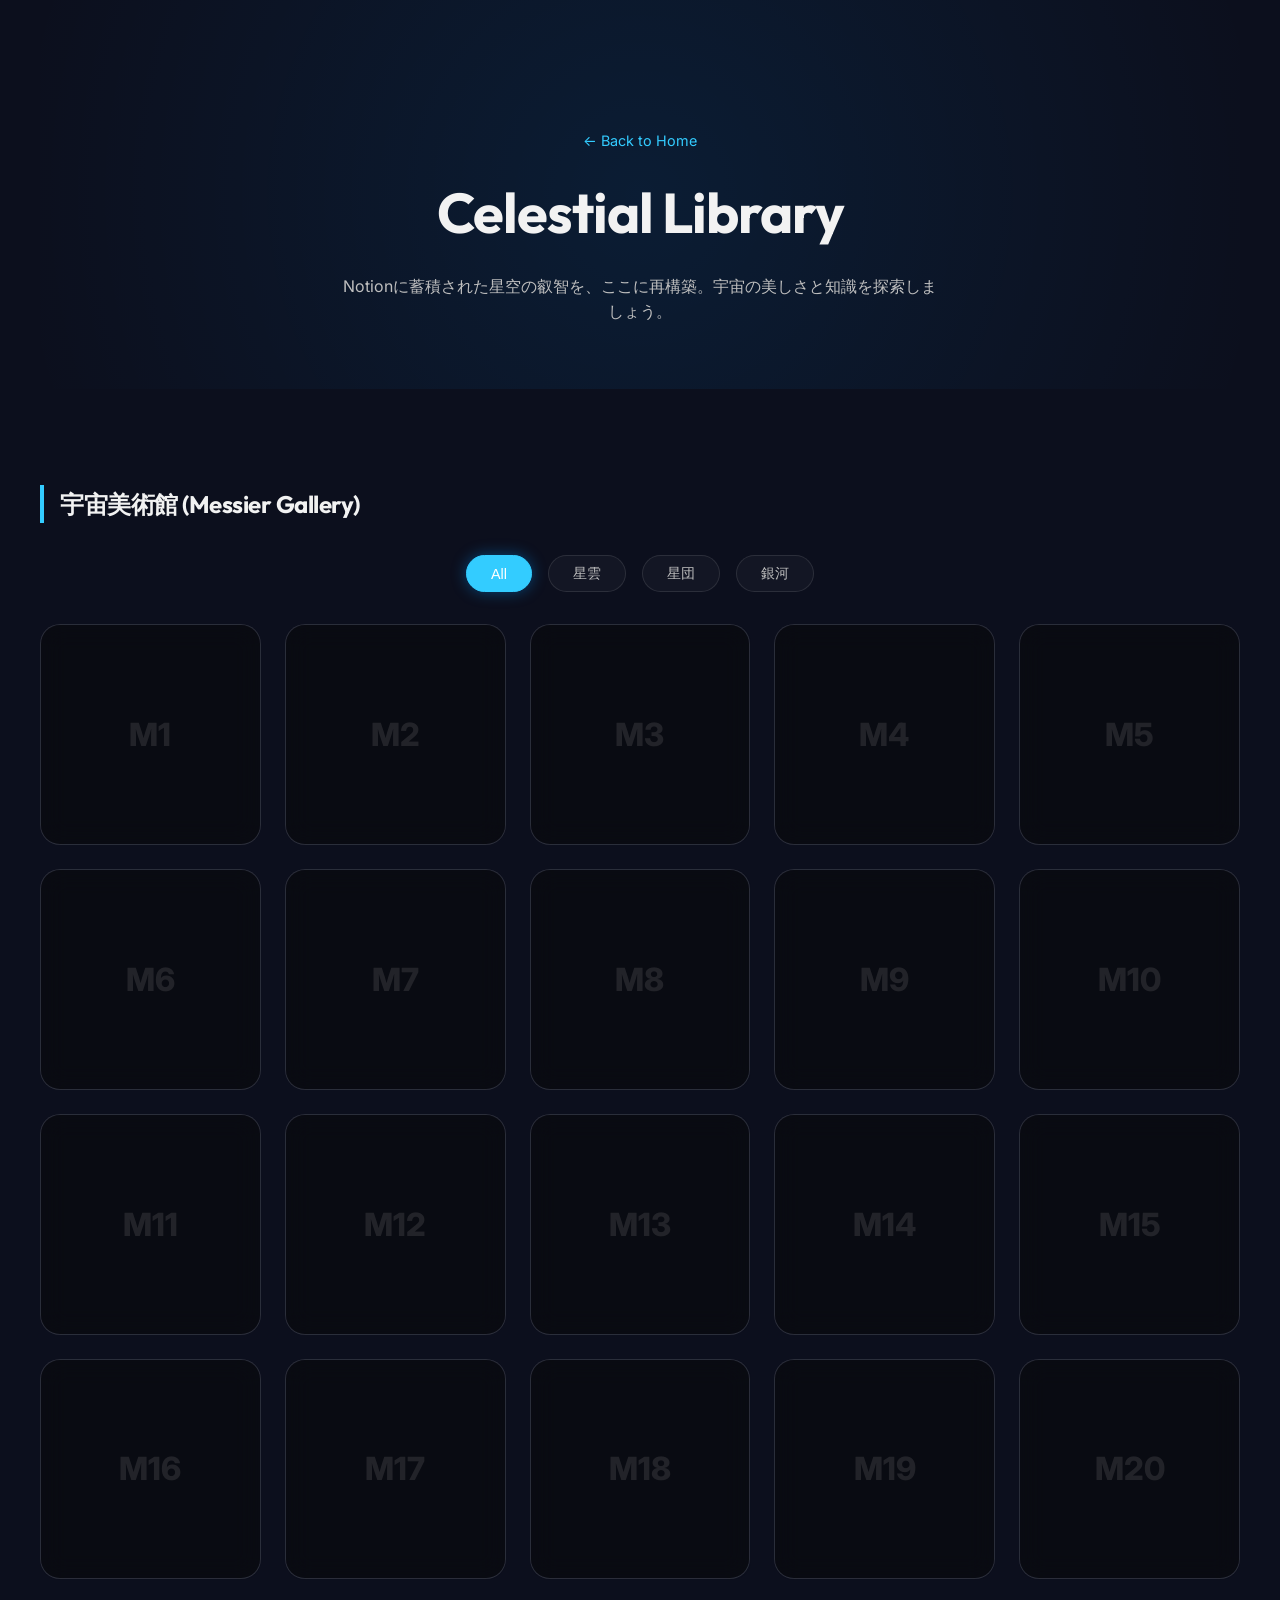
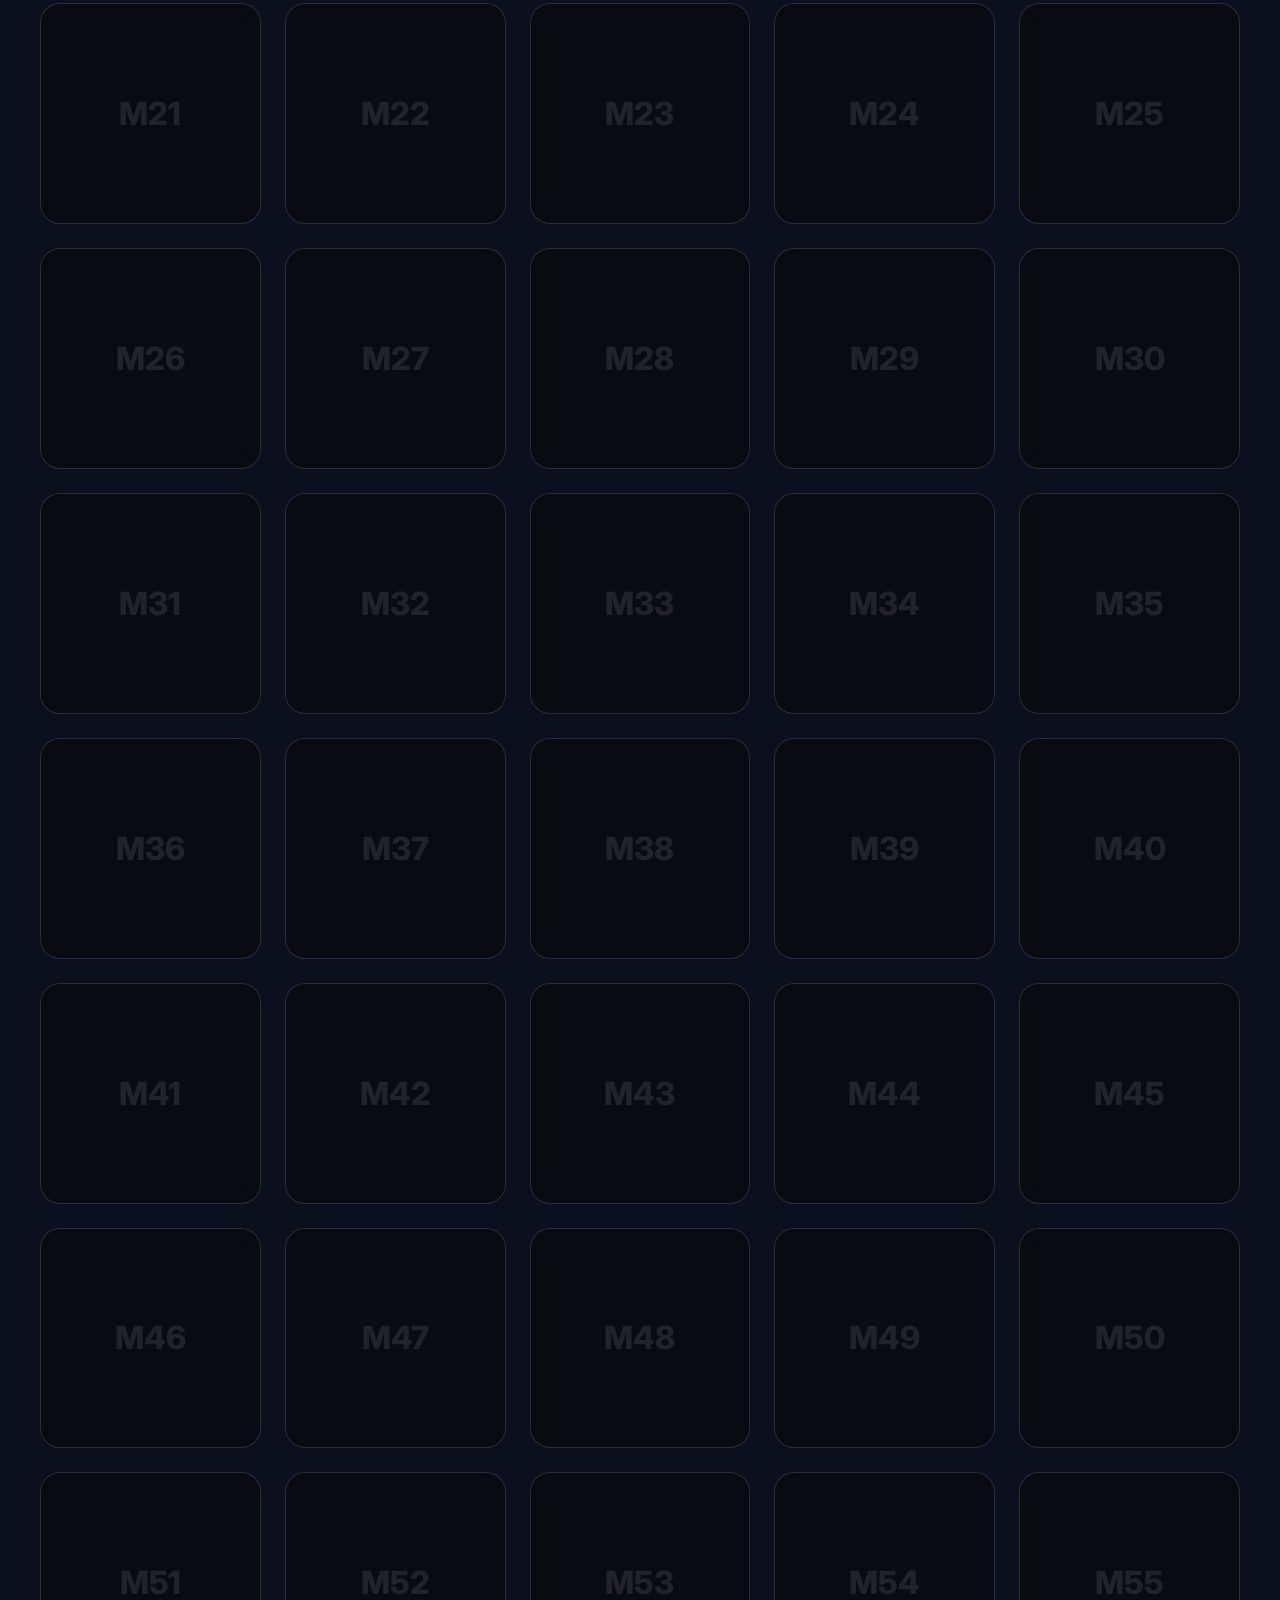
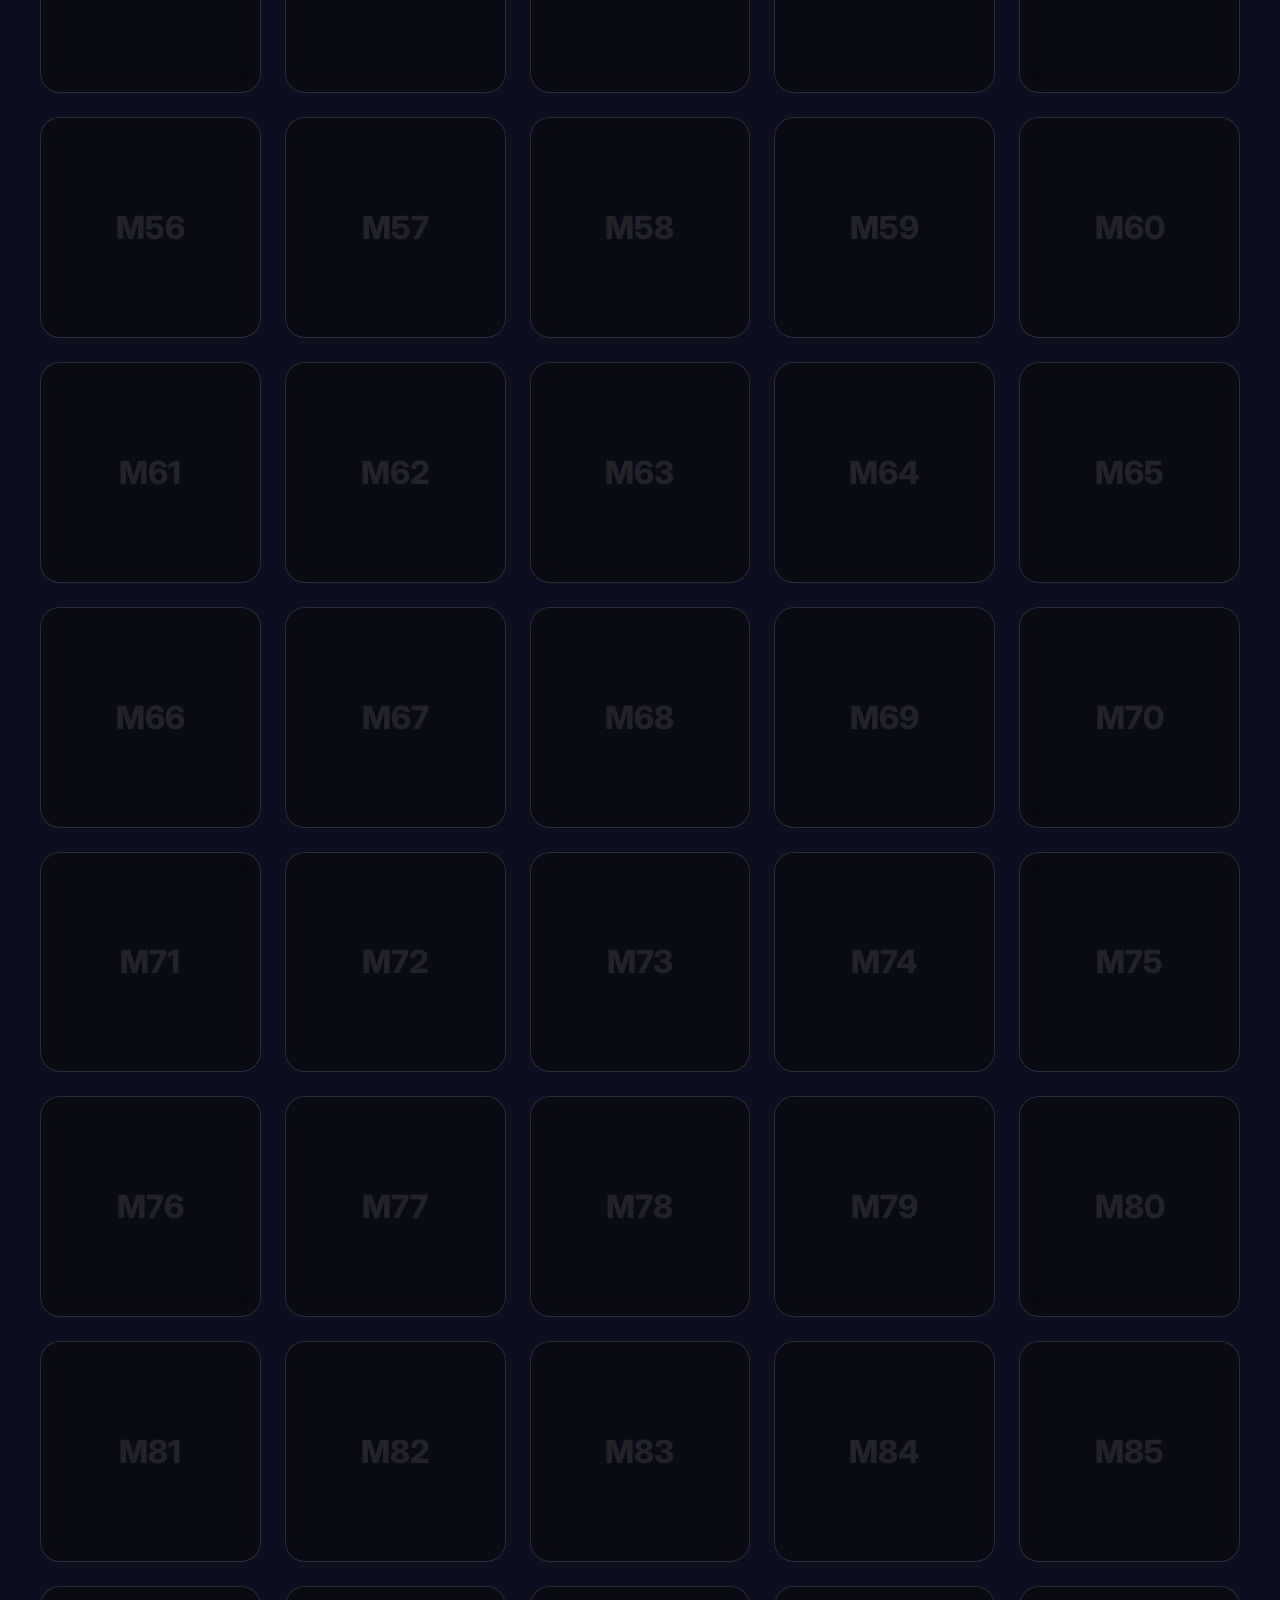
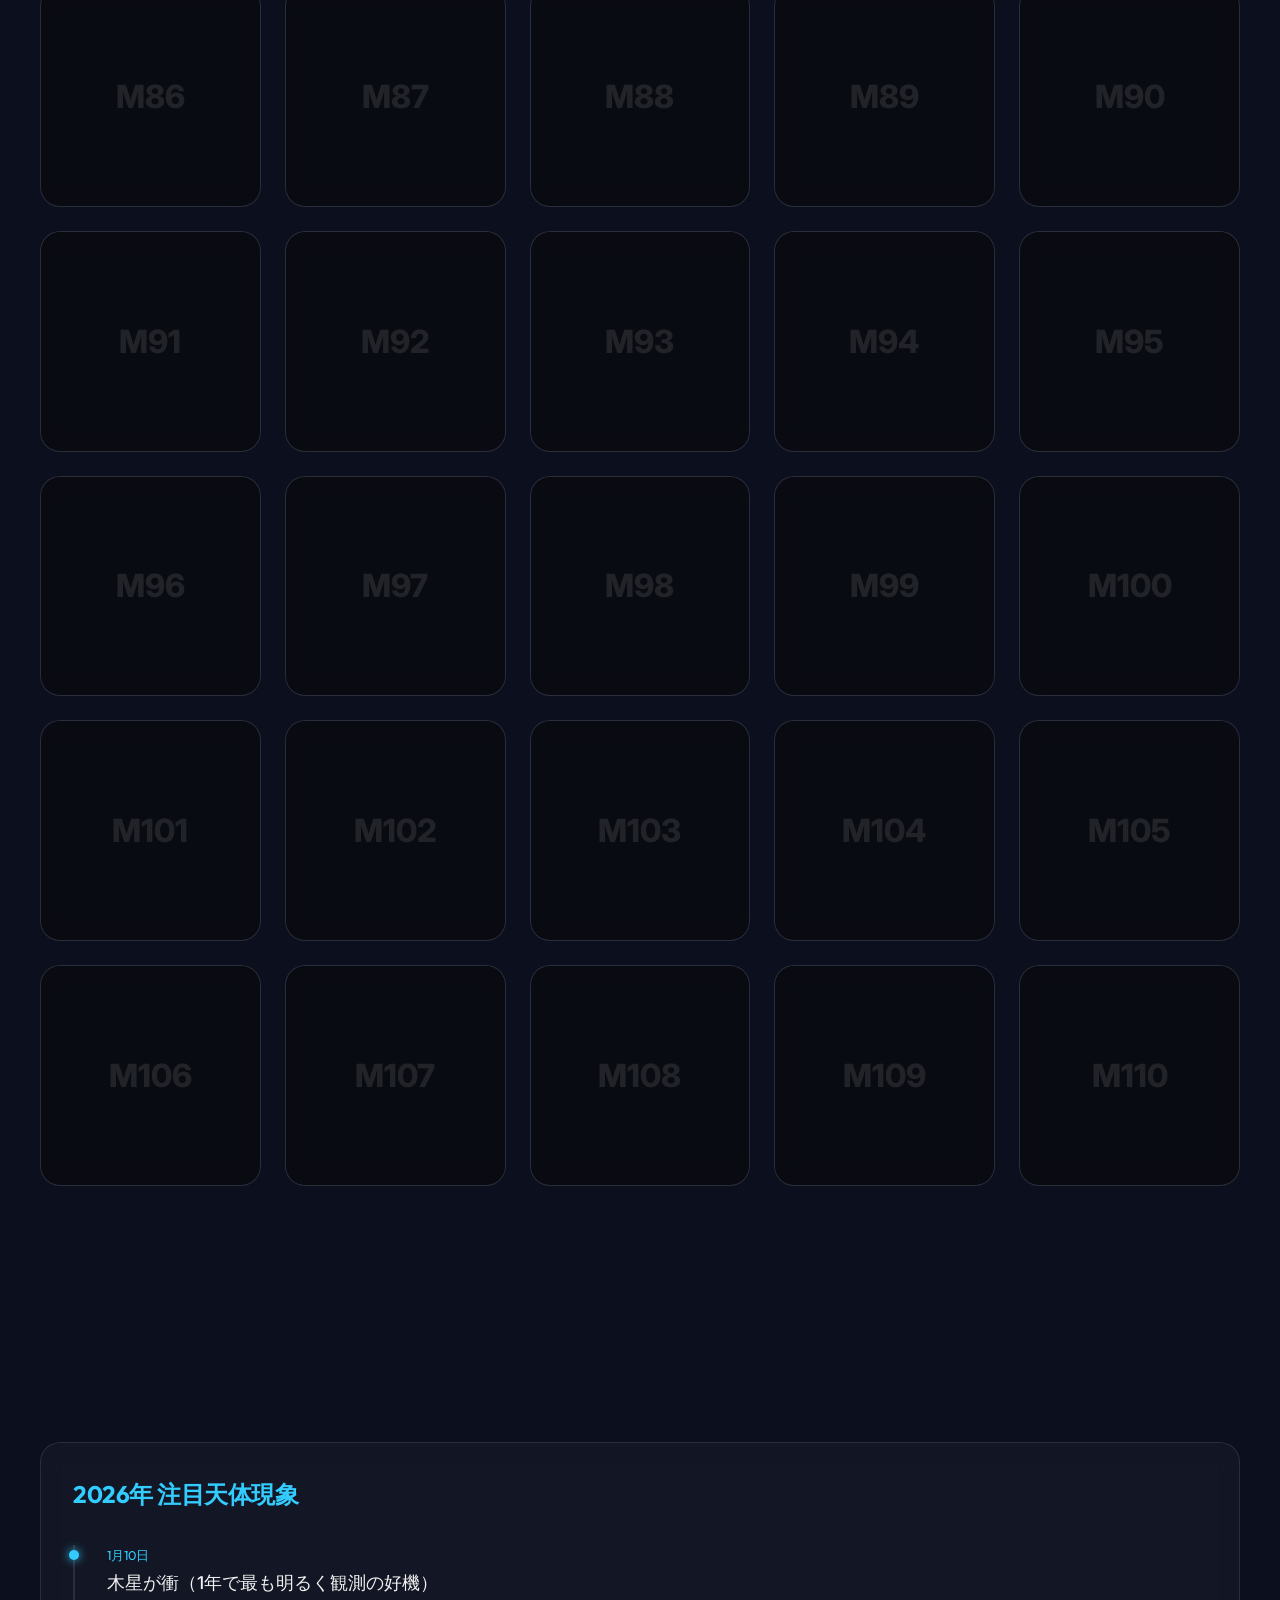
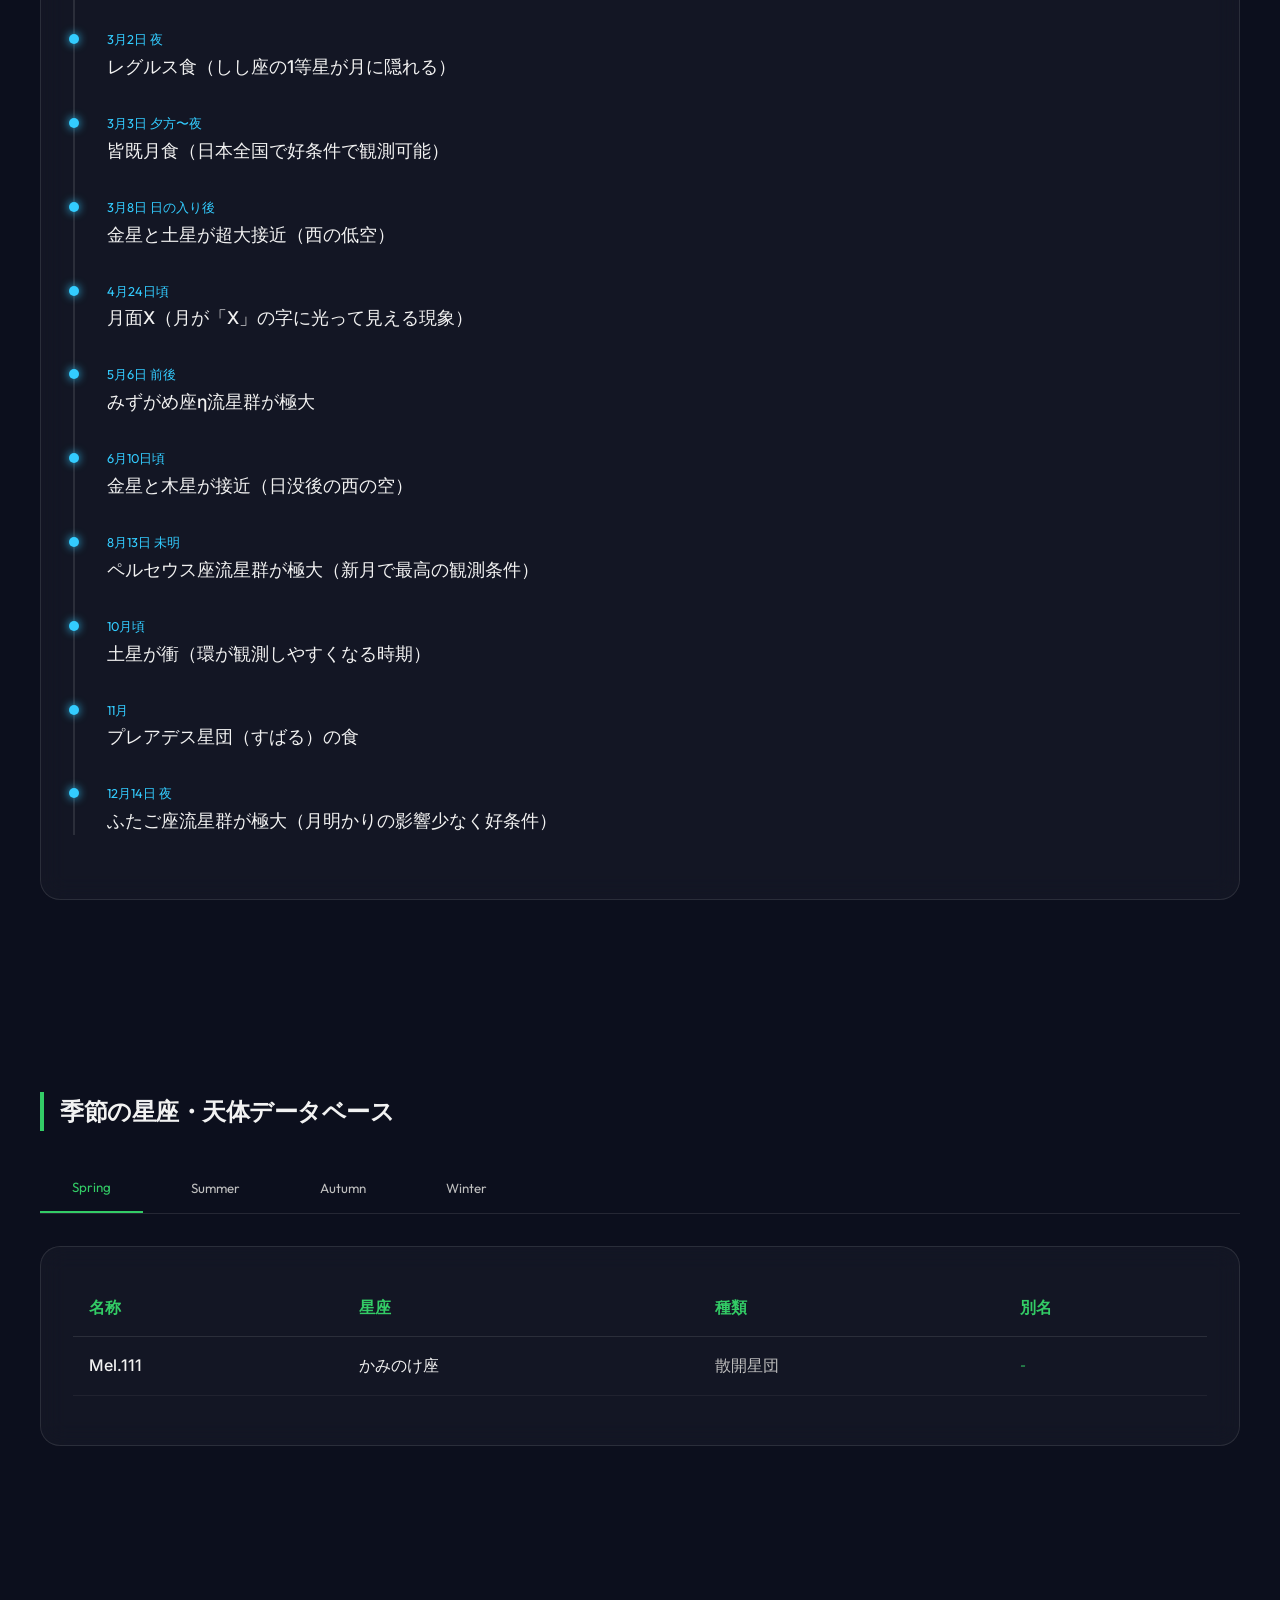
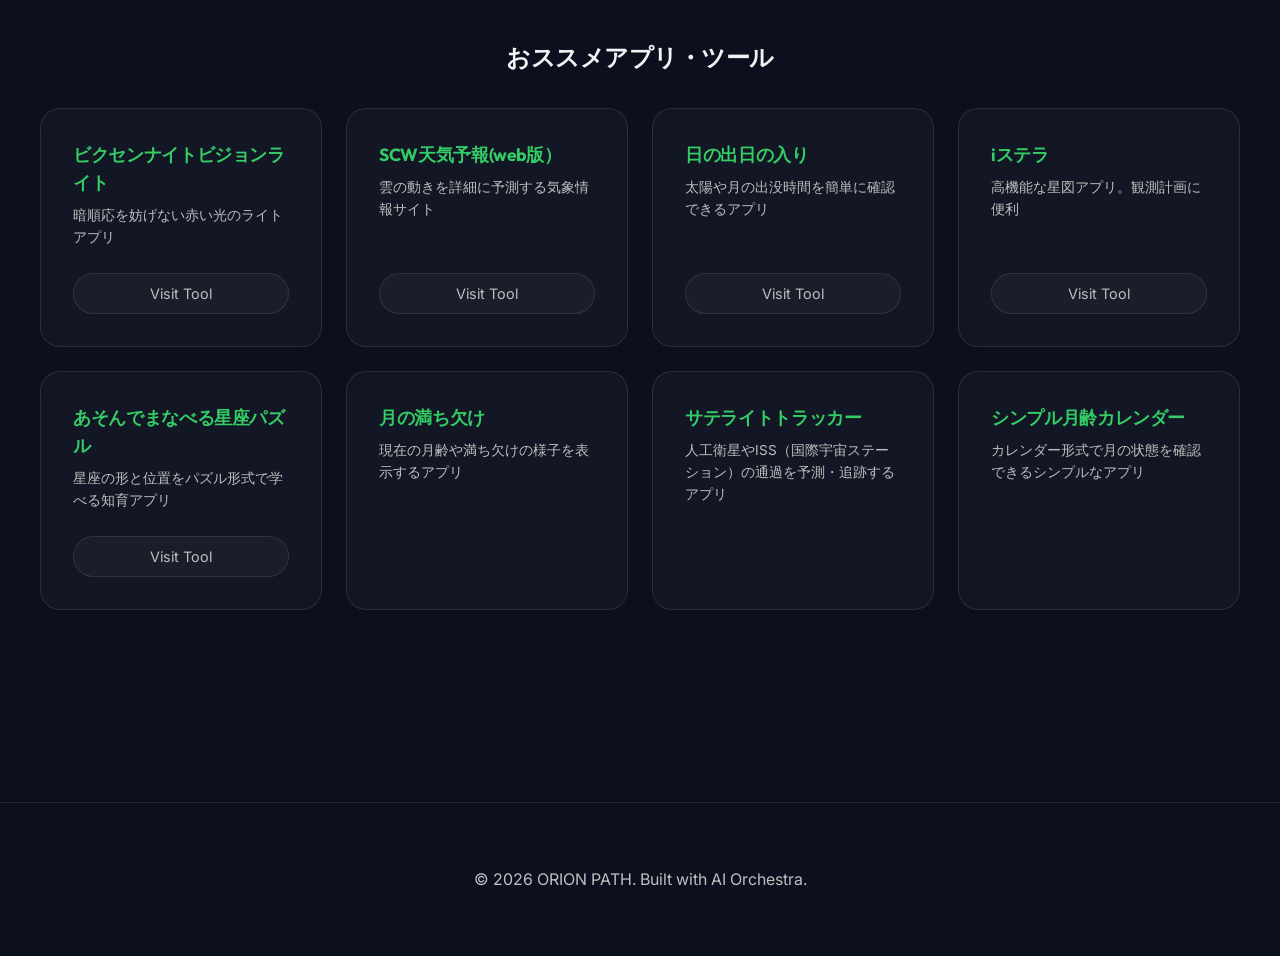
==== library.html @ 2a21c2c4 "fix: update dashboard data for 2026-03-25 and sync script regex" ====
<!DOCTYPE html>
<html lang="ja">
<head>
    <meta charset="UTF-8">
    <meta name="viewport" content="width=device-width, initial-scale=1.0">
    <title>Celestial Library | ORION PATH</title>
    <link rel="preconnect" href="https://fonts.googleapis.com">
    <link rel="preconnect" href="https://fonts.gstatic.com" crossorigin>
    <link href="https://fonts.googleapis.com/css2?family=Inter:wght@400;500;600&family=Outfit:wght@700;800&display=swap" rel="stylesheet">
    <link rel="stylesheet" href="src/style.css">
</head>
<body>
    <header class="library-hero container fade-in">
        <a href="index.html" style="color: var(--accent-blue); text-decoration: none; font-size: 0.9rem; margin-bottom: 1rem; display: inline-block;">← Back to Home</a>
        <h1 style="font-size: 3.5rem; margin-bottom: 1rem;">Celestial Library</h1>
        <p style="color: var(--text-secondary); max-width: 600px; margin: 0 auto;">Notionに蓄積された星空の叡智を、ここに再構築。宇宙の美しさと知識を探索しましょう。</p>
    </header>

    <!-- Messier Gallery -->
    <section class="container section">
        <h2 style="margin-bottom: 2rem; border-left: 4px solid var(--accent-blue); padding-left: 1rem;">宇宙美術館 (Messier Gallery)</h2>
        <div class="filter-bar">
            <button class="filter-btn active" data-filter="all">All</button>
            <button class="filter-btn" data-filter="星雲">星雲</button>
            <button class="filter-btn" data-filter="星団">星団</button>
            <button class="filter-btn" data-filter="銀河">銀河</button>
        </div>
        <div id="messier-gallery" class="gallery-grid">
            <!-- Dynamic Gallery Items -->
        </div>
    </section>

    <!-- 2026 Events -->
    <section class="container section">
        <div class="glass card">
            <h2 style="margin-bottom: 2rem; color: var(--accent-blue);">2026年 注目天体現象</h2>
            <div id="event-timeline" class="timeline">
                <!-- Dynamic Timeline Items -->
            </div>
        </div>
    </section>

    <!-- Seasonal Database -->
    <section class="container section">
        <h2 style="margin-bottom: 2rem; border-left: 4px solid var(--accent-green); padding-left: 1rem;">季節の星座・天体データベース</h2>
        <div class="tabs">
            <button class="tab-btn active" data-season="春">Spring</button>
            <button class="tab-btn" data-season="夏">Summer</button>
            <button class="tab-btn" data-season="秋">Autumn</button>
            <button class="tab-btn" data-season="冬">Winter</button>
        </div>
        <div id="seasonal-content" class="glass card" style="min-height: 200px;">
            <table style="width: 100%; border-collapse: collapse; text-align: left;">
                <thead>
                    <tr style="border-bottom: 1px solid var(--glass-border); color: var(--accent-green);">
                        <th style="padding: 1rem;">名称</th>
                        <th style="padding: 1rem;">星座</th>
                        <th style="padding: 1rem;">種類</th>
                        <th style="padding: 1rem;">別名</th>
                    </tr>
                </thead>
                <tbody id="seasonal-tbody">
                    <!-- Dynamic Table Rows -->
                </tbody>
            </table>
        </div>
    </section>

    <!-- Recommended Apps -->
    <section class="container section" style="margin-bottom: 6rem;">
        <h2 style="margin-bottom: 2rem; text-align: center;">おススメアプリ・ツール</h2>
        <div id="app-grid" class="app-grid">
            <!-- Dynamic App Cards -->
        </div>
    </section>

    <footer style="text-align: center; padding: 4rem 0; color: var(--text-secondary); border-top: 1px solid var(--glass-border);">
        <p>&copy; 2026 ORION PATH. Built with AI Orchestra.</p>
    </footer>

    <script src="src/library.js"></script>
</body>
</html>
---- src/style.css ----
:root {
  --bg-deep: hsl(230, 40%, 8%);
  --bg-card: rgba(20, 25, 40, 0.6);
  --accent-blue: hsl(195, 100%, 60%);
  --accent-green: hsl(140, 60%, 50%);
  --text-primary: hsl(0, 0%, 95%);
  --text-secondary: hsl(0, 0%, 75%);
  --glass: rgba(255, 255, 255, 0.03);
  --glass-border: rgba(255, 255, 255, 0.1);
  --shadow-glow: 0 0 20px rgba(0, 150, 255, 0.2);
  --font-main: 'Outfit', sans-serif;
  --font-body: 'Inter', sans-serif;
}

* {
  margin: 0;
  padding: 0;
  box-sizing: border-box;
}

body {
  background-color: var(--bg-deep);
  color: var(--text-primary);
  font-family: var(--font-body);
  line-height: 1.6;
  overflow-x: hidden;
}

h1, h2, h3 {
  font-family: var(--font-main);
  letter-spacing: -0.02em;
}

/* Glassmorphism Utility */
.glass {
  background: var(--glass);
  backdrop-filter: blur(12px);
  -webkit-backdrop-filter: blur(12px);
  border: 1px solid var(--glass-border);
  border-radius: 20px;
}

/* Layout */
.container {
  max-width: 1200px;
  margin: 0 auto;
  padding: 0 2rem;
}

/* Hero Section */
.hero {
  position: relative;
  min-height: 100vh;
  display: flex;
  align-items: center;
  justify-content: center;
  background: radial-gradient(circle at top right, rgba(0, 110, 255, 0.1), transparent),
              radial-gradient(circle at bottom left, rgba(0, 255, 120, 0.05), transparent);
  overflow: hidden;
}

.hero-bg {
  position: absolute;
  top: 0;
  left: 0;
  width: 100%;
  height: 100%;
  background: url('../public/hero_rocket_starry_sky.png') center/cover no-repeat;
  opacity: 0.6;
  z-index: -1;
  filter: saturate(1.2) brightness(0.8);
}

.hero-content {
  text-align: center;
  max-width: 800px;
  z-index: 1;
}

.hero h1 {
  font-size: clamp(3rem, 8vw, 5rem);
  font-weight: 800;
  background: linear-gradient(135deg, #fff, var(--accent-blue));
  -webkit-background-clip: text;
  background-clip: text;
  -webkit-text-fill-color: transparent;
  margin-bottom: 1rem;
}

.hero p {
  font-size: 1.25rem;
  color: var(--text-secondary);
  margin-bottom: 2rem;
}

/* Dashboard Section */
.section {
  padding: 6rem 0;
}

.grid {
  display: grid;
  grid-template-columns: repeat(auto-fit, minmax(300px, 1fr));
  gap: 2rem;
}

.card {
  padding: 2rem;
  transition: transform 0.3s ease, box-shadow 0.3s ease;
}

.card:hover {
  transform: translateY(-10px);
  box-shadow: var(--shadow-glow);
}

/* Animations */
@keyframes fadeIn {
  from { opacity: 0; transform: translateY(20px); }
  to { opacity: 1; transform: translateY(0); }
}


.note-item:hover {
  background: rgba(255, 255, 255, 0.03);
  padding-left: 0.5rem !important;
  color: var(--accent-blue) !important;
}

.note-item:hover span {
  opacity: 1 !important;
}

/* Report Content Styles */
.report-content {
    background: rgba(0, 0, 0, 0.2);
    border-radius: 12px;
    padding: 1.5rem;
    border: 1px solid rgba(255, 255, 255, 0.05);
}

.report-content table {
    margin-top: 1rem;
    border-radius: 8px;
    overflow: hidden;
}

.report-content th, .report-content td {
    border-bottom: 1px solid rgba(255, 255, 255, 0.1);
}

.report-content h4:first-child {
    margin-top: 0 !important;
}

@media (max-width: 768px) {
    .card {
        grid-column: span 1 !important;
    }
}
/* Library Specific Styles */
.library-hero {
    padding: 8rem 0 4rem;
    text-align: center;
    background: radial-gradient(circle at center, rgba(0, 150, 255, 0.1), transparent);
}

.filter-bar {
    display: flex;
    gap: 1rem;
    margin-bottom: 2rem;
    flex-wrap: wrap;
    justify-content: center;
}

.filter-btn {
    padding: 0.5rem 1.5rem;
    border-radius: 30px;
    background: var(--glass);
    border: 1px solid var(--glass-border);
    color: var(--text-secondary);
    cursor: pointer;
    transition: all 0.3s ease;
    font-size: 0.9rem;
}

.filter-btn.active, .filter-btn:hover {
    background: var(--accent-blue);
    color: #fff;
    border-color: var(--accent-blue);
    box-shadow: 0 0 15px rgba(0, 150, 255, 0.4);
}

.gallery-grid {
    display: grid;
    grid-template-columns: repeat(auto-fill, minmax(200px, 1fr));
    gap: 1.5rem;
    margin-bottom: 4rem;
}

.celestial-card {
    position: relative;
    aspect-ratio: 1;
    overflow: hidden;
    cursor: pointer;
}

.celestial-card img {
    width: 100%;
    height: 100%;
    object-fit: cover;
    transition: transform 0.5s ease;
}

.celestial-card:hover img {
    transform: scale(1.1);
}

.celestial-info {
    position: absolute;
    bottom: 0;
    left: 0;
    width: 100%;
    padding: 1rem;
    background: linear-gradient(transparent, rgba(0,0,0,0.8));
    transform: translateY(100%);
    transition: transform 0.3s ease;
}

.celestial-card:hover .celestial-info {
    transform: translateY(0);
}

/* Timeline */
.timeline {
    position: relative;
    padding-left: 2rem;
    border-left: 2px solid var(--glass-border);
    margin: 2rem 0;
}

.timeline-item {
    position: relative;
    margin-bottom: 2rem;
}

.timeline-item::before {
    content: '';
    position: absolute;
    left: calc(-2rem - 6px);
    top: 5px;
    width: 10px;
    height: 10px;
    border-radius: 50%;
    background: var(--accent-blue);
    box-shadow: 0 0 10px var(--accent-blue);
}

/* Tabs */
.tabs {
    display: flex;
    gap: 1rem;
    border-bottom: 1px solid var(--glass-border);
    margin-bottom: 2rem;
}

.tab-btn {
    padding: 1rem 2rem;
    background: none;
    border: none;
    color: var(--text-secondary);
    cursor: pointer;
    font-family: var(--font-main);
    transition: all 0.3s ease;
}

.tab-btn.active {
    color: var(--accent-green);
    border-bottom: 2px solid var(--accent-green);
}

/* App Grid */
.app-grid {
    display: grid;
    grid-template-columns: repeat(auto-fit, minmax(250px, 1fr));
    gap: 1.5rem;
}

.app-card {
    display: flex;
    flex-direction: column;
    height: 100%;
}

.app-card a {
    margin-top: auto;
    text-align: center;
    text-decoration: none;
}
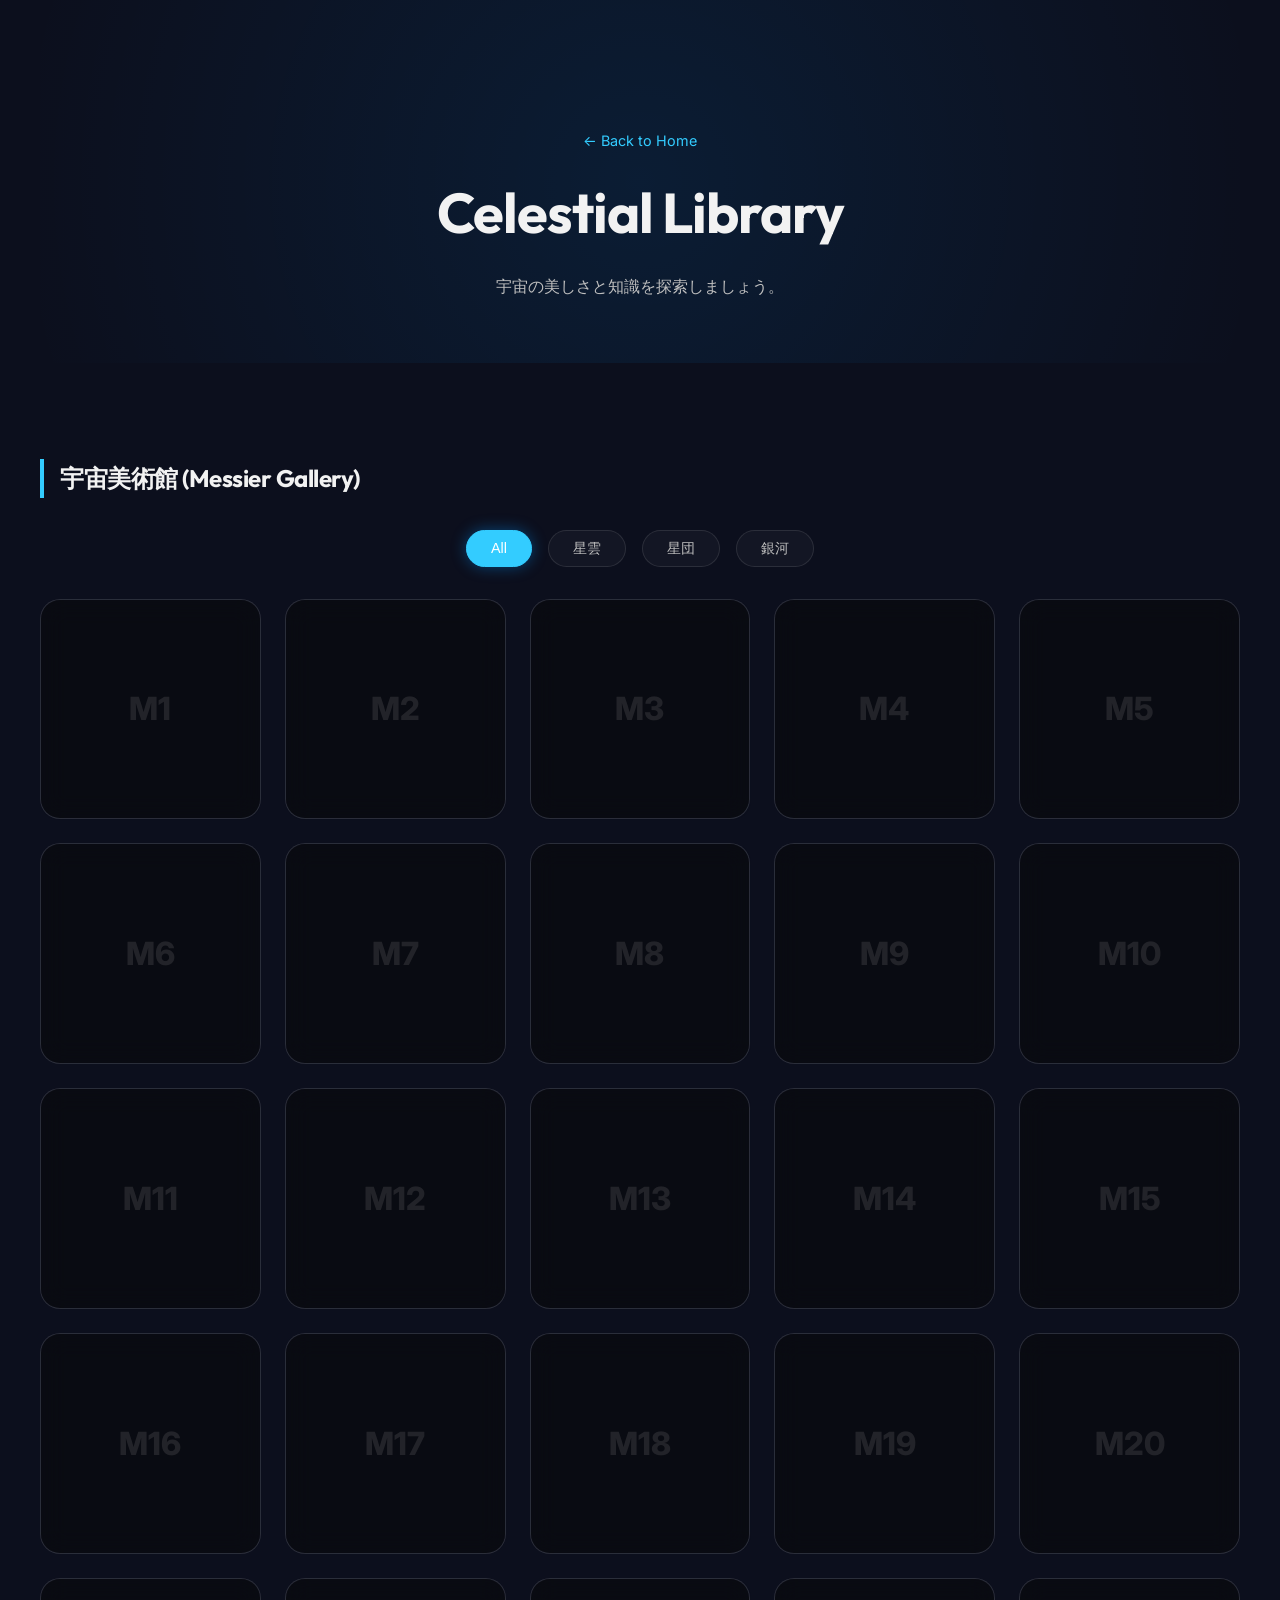
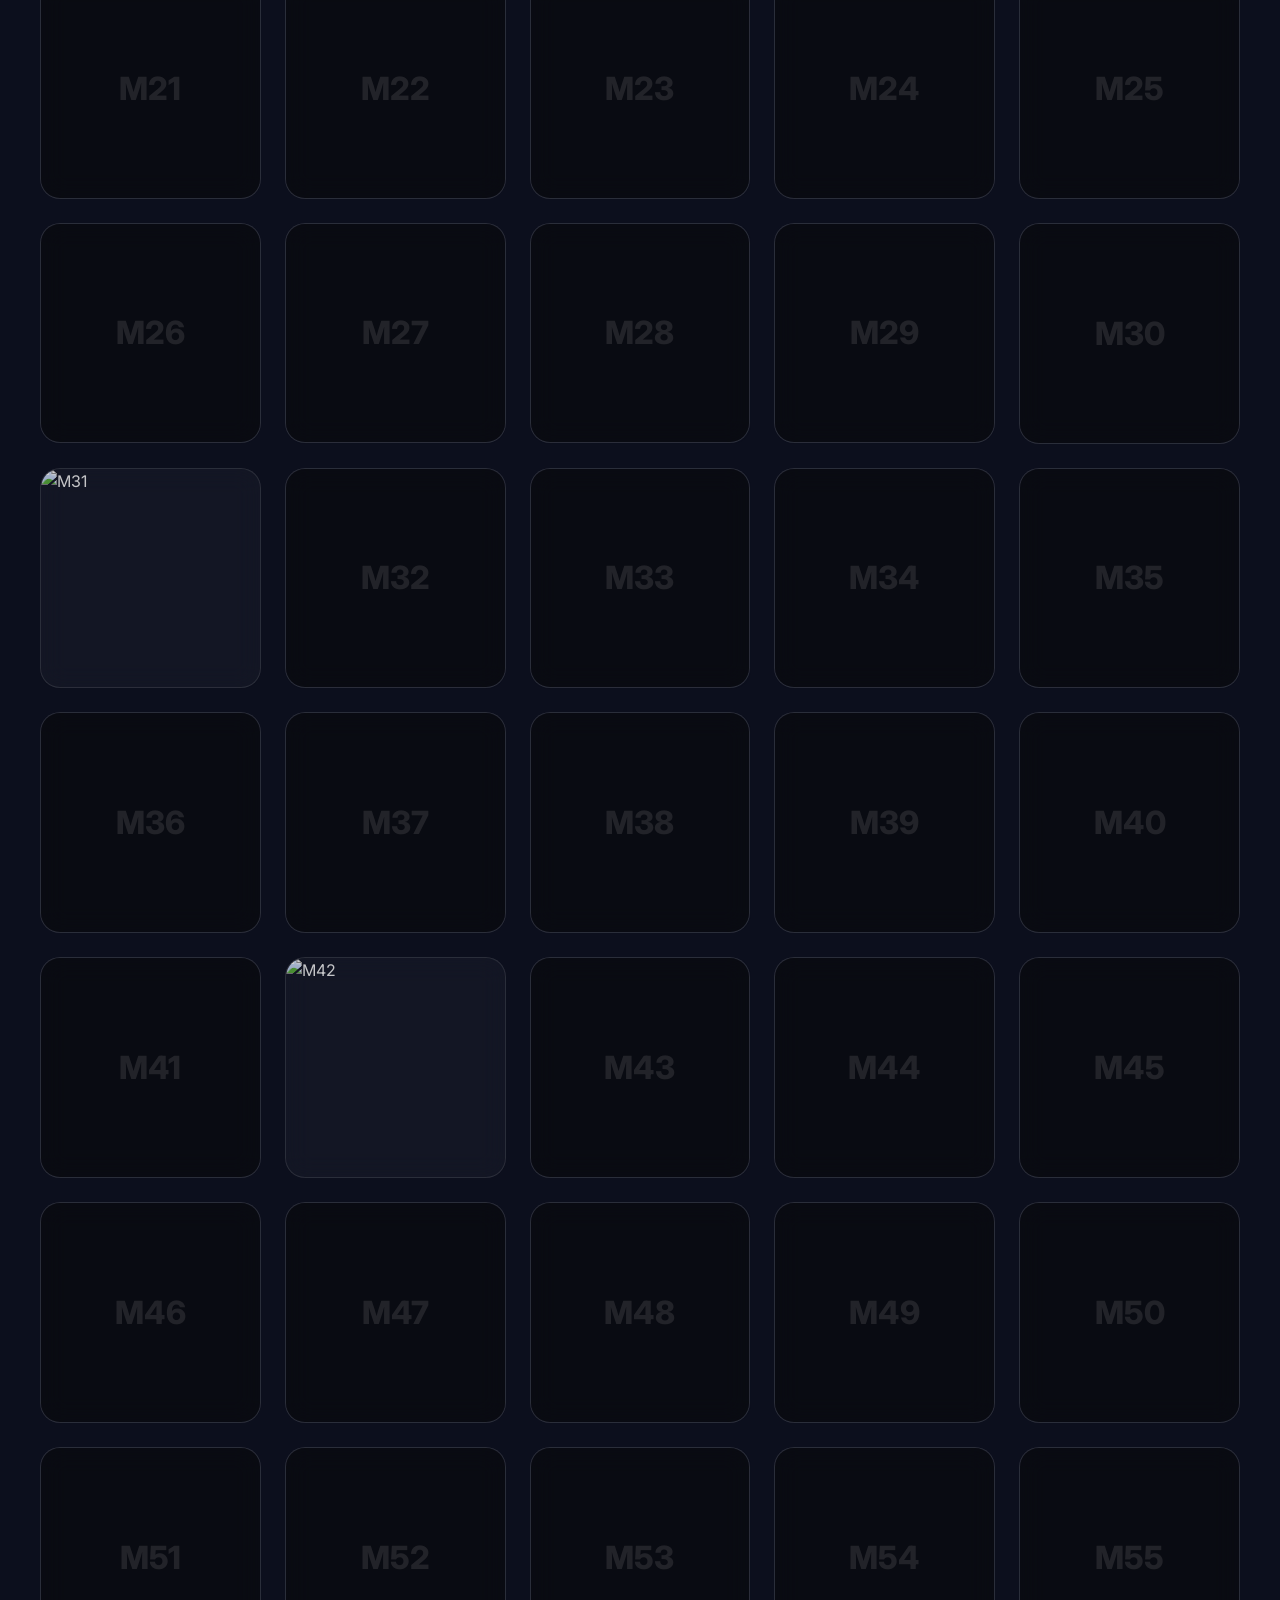
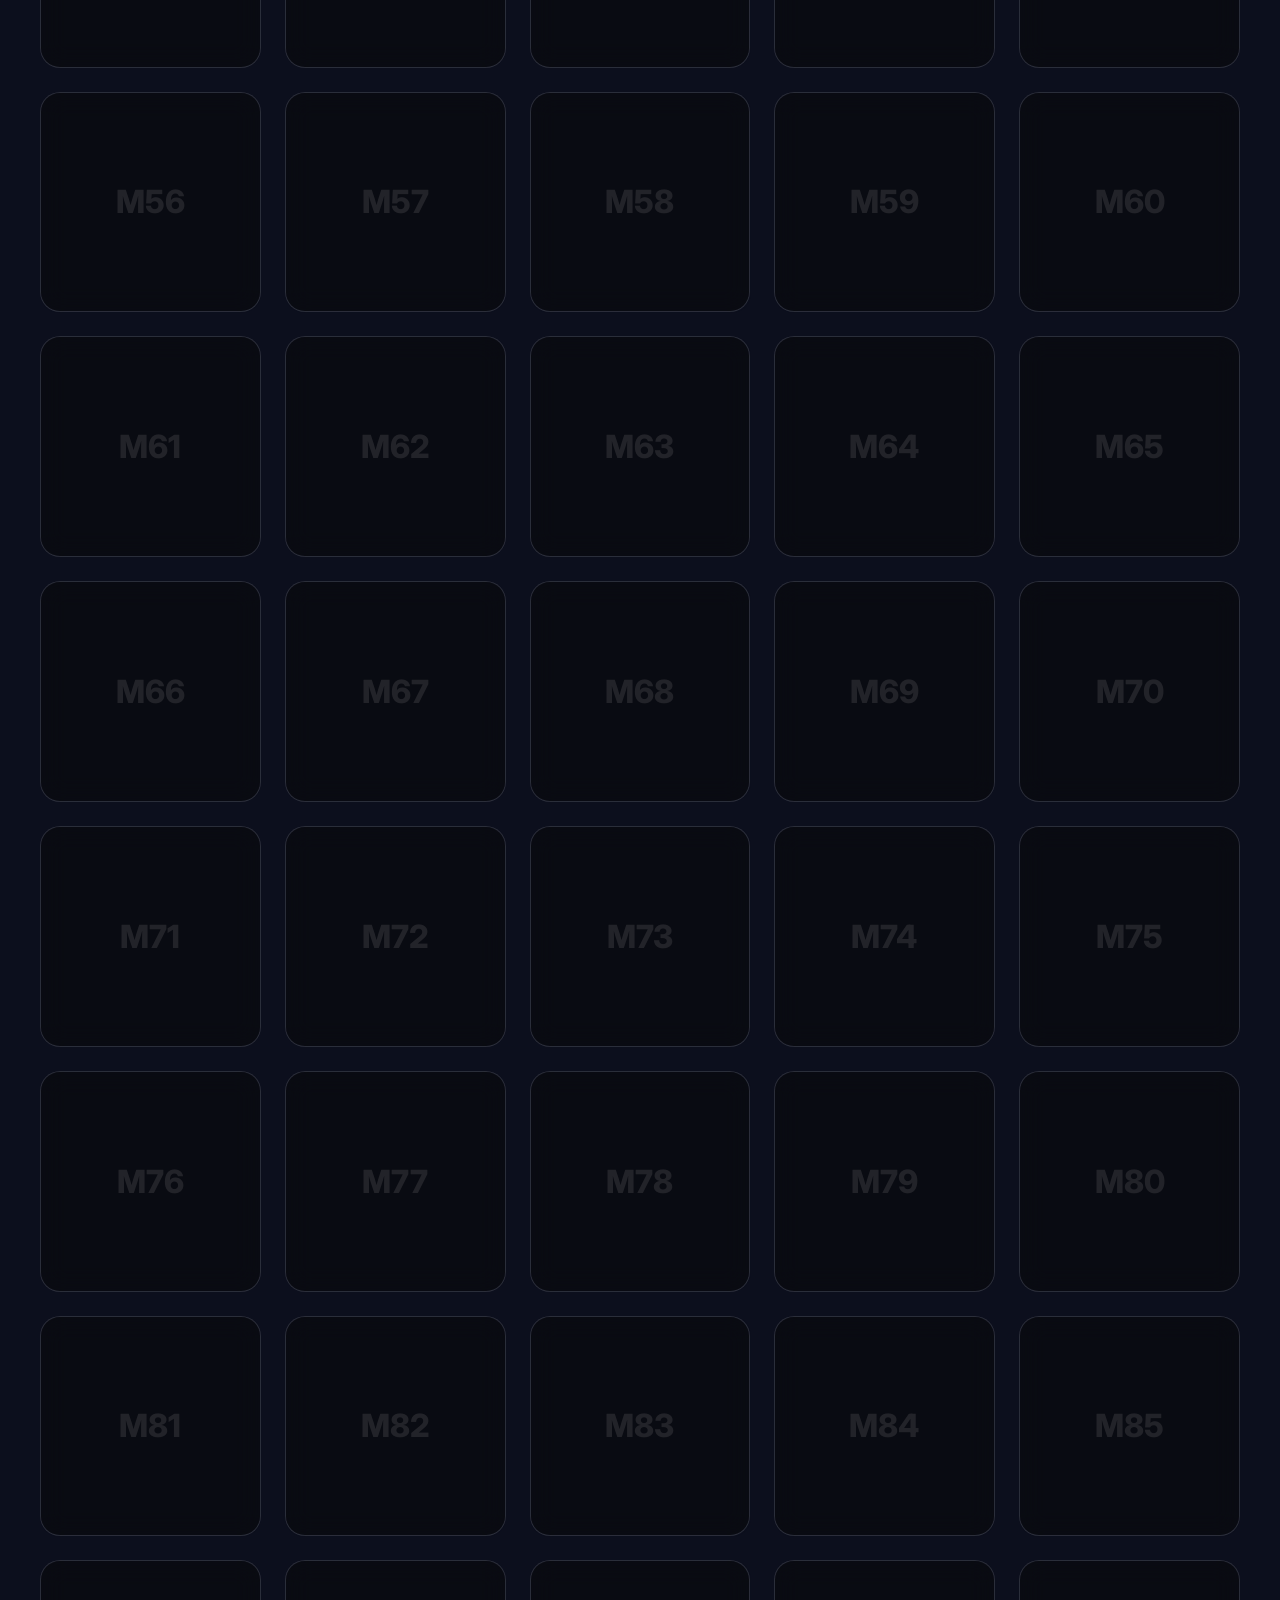
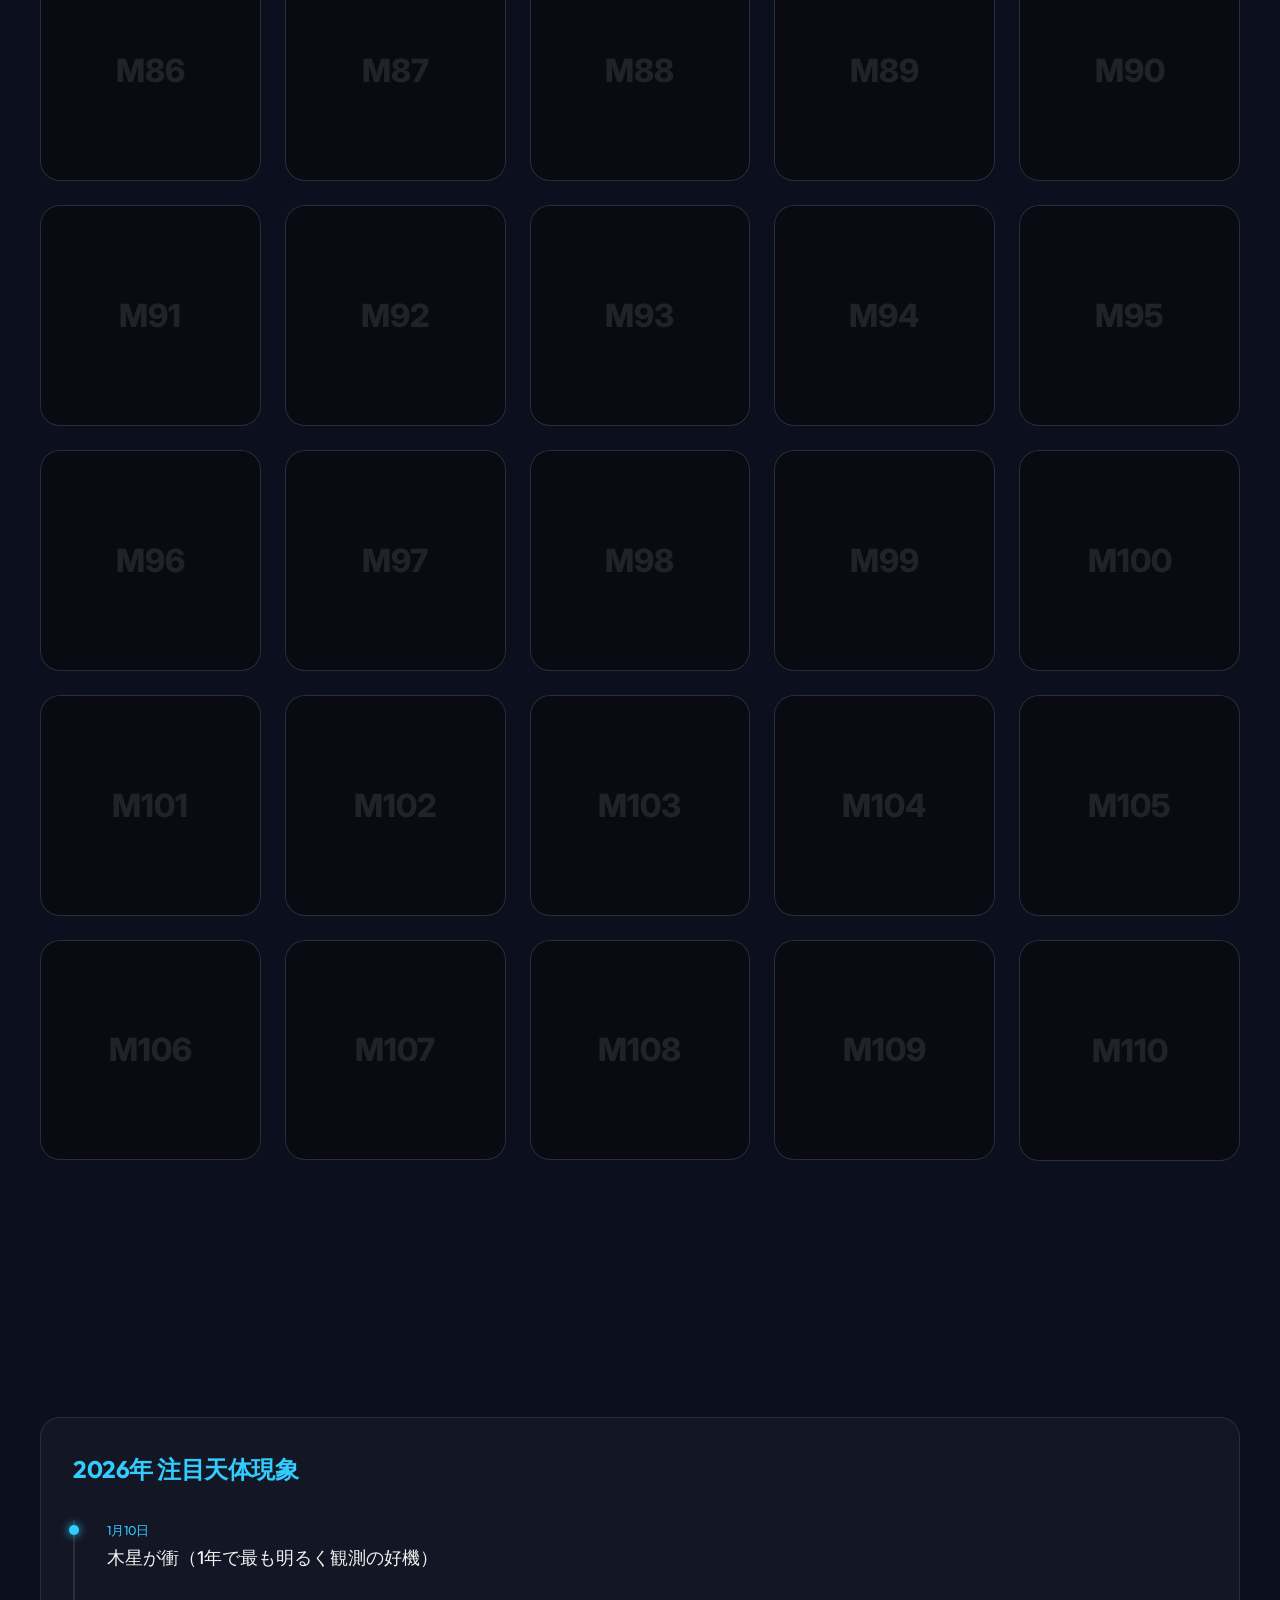
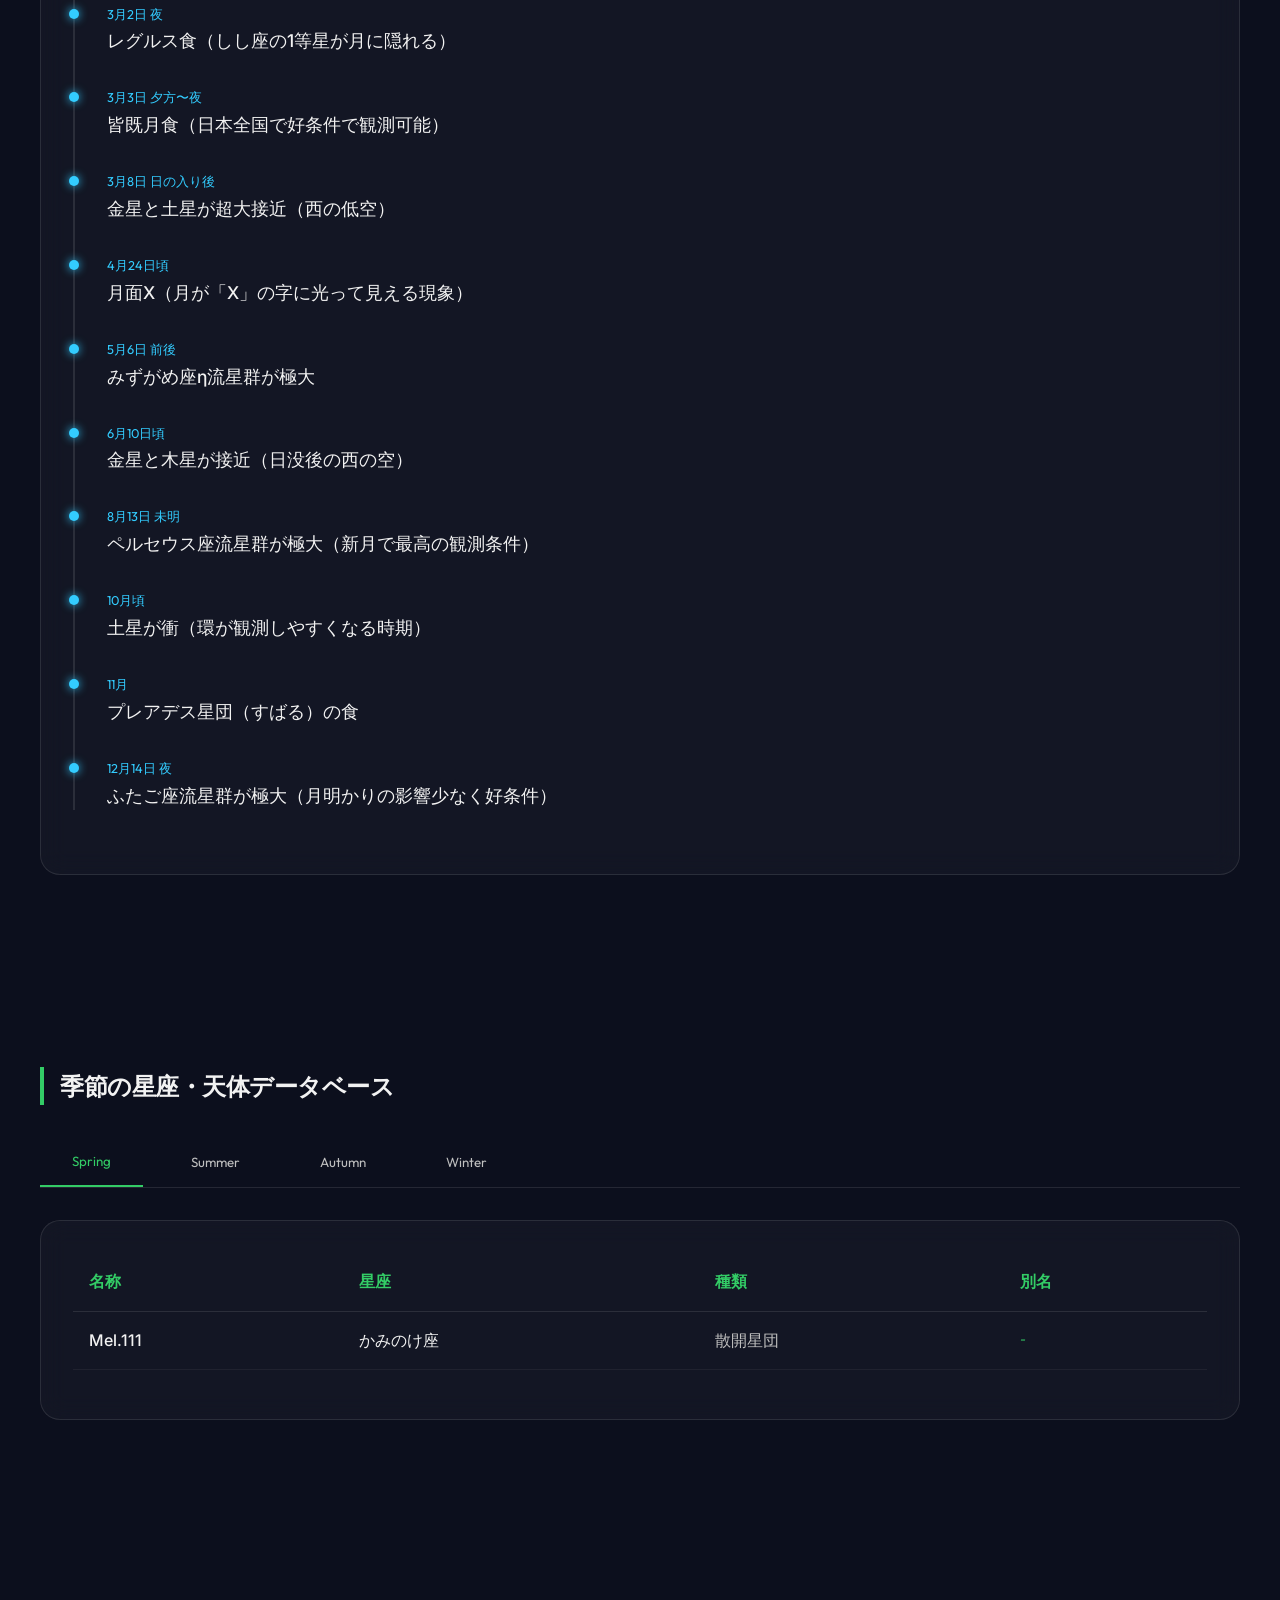
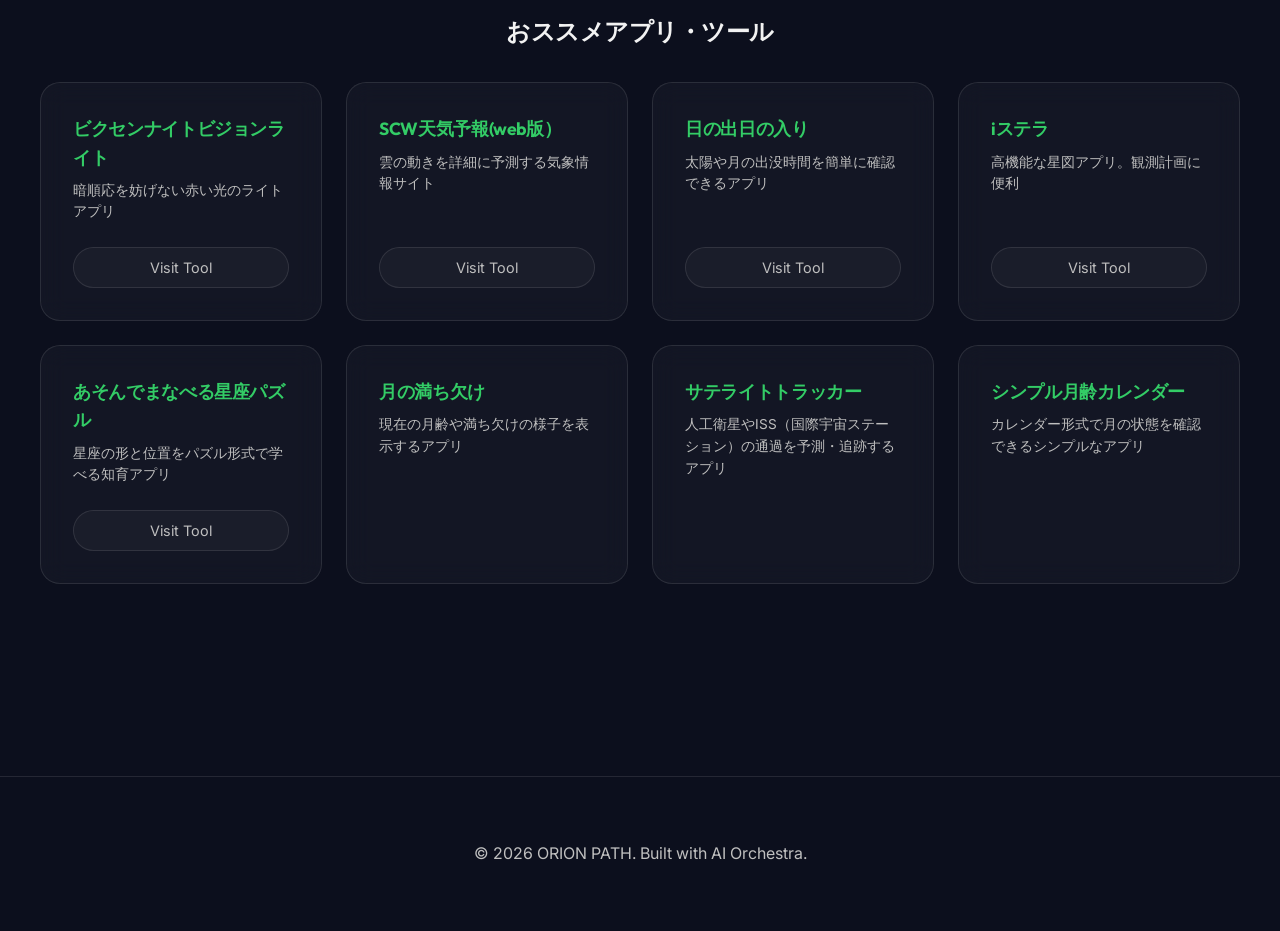
==== commit afc57939: "chore: add image support to library and update text" ====
--- a/library.html
+++ b/library.html
@@ -13,7 +13,7 @@
     <header class="library-hero container fade-in">
         <a href="index.html" style="color: var(--accent-blue); text-decoration: none; font-size: 0.9rem; margin-bottom: 1rem; display: inline-block;">← Back to Home</a>
         <h1 style="font-size: 3.5rem; margin-bottom: 1rem;">Celestial Library</h1>
-        <p style="color: var(--text-secondary); max-width: 600px; margin: 0 auto;">Notionに蓄積された星空の叡智を、ここに再構築。宇宙の美しさと知識を探索しましょう。</p>
+        <p style="color: var(--text-secondary); max-width: 600px; margin: 0 auto;">宇宙の美しさと知識を探索しましょう。</p>
     </header>
 
     <!-- Messier Gallery -->
